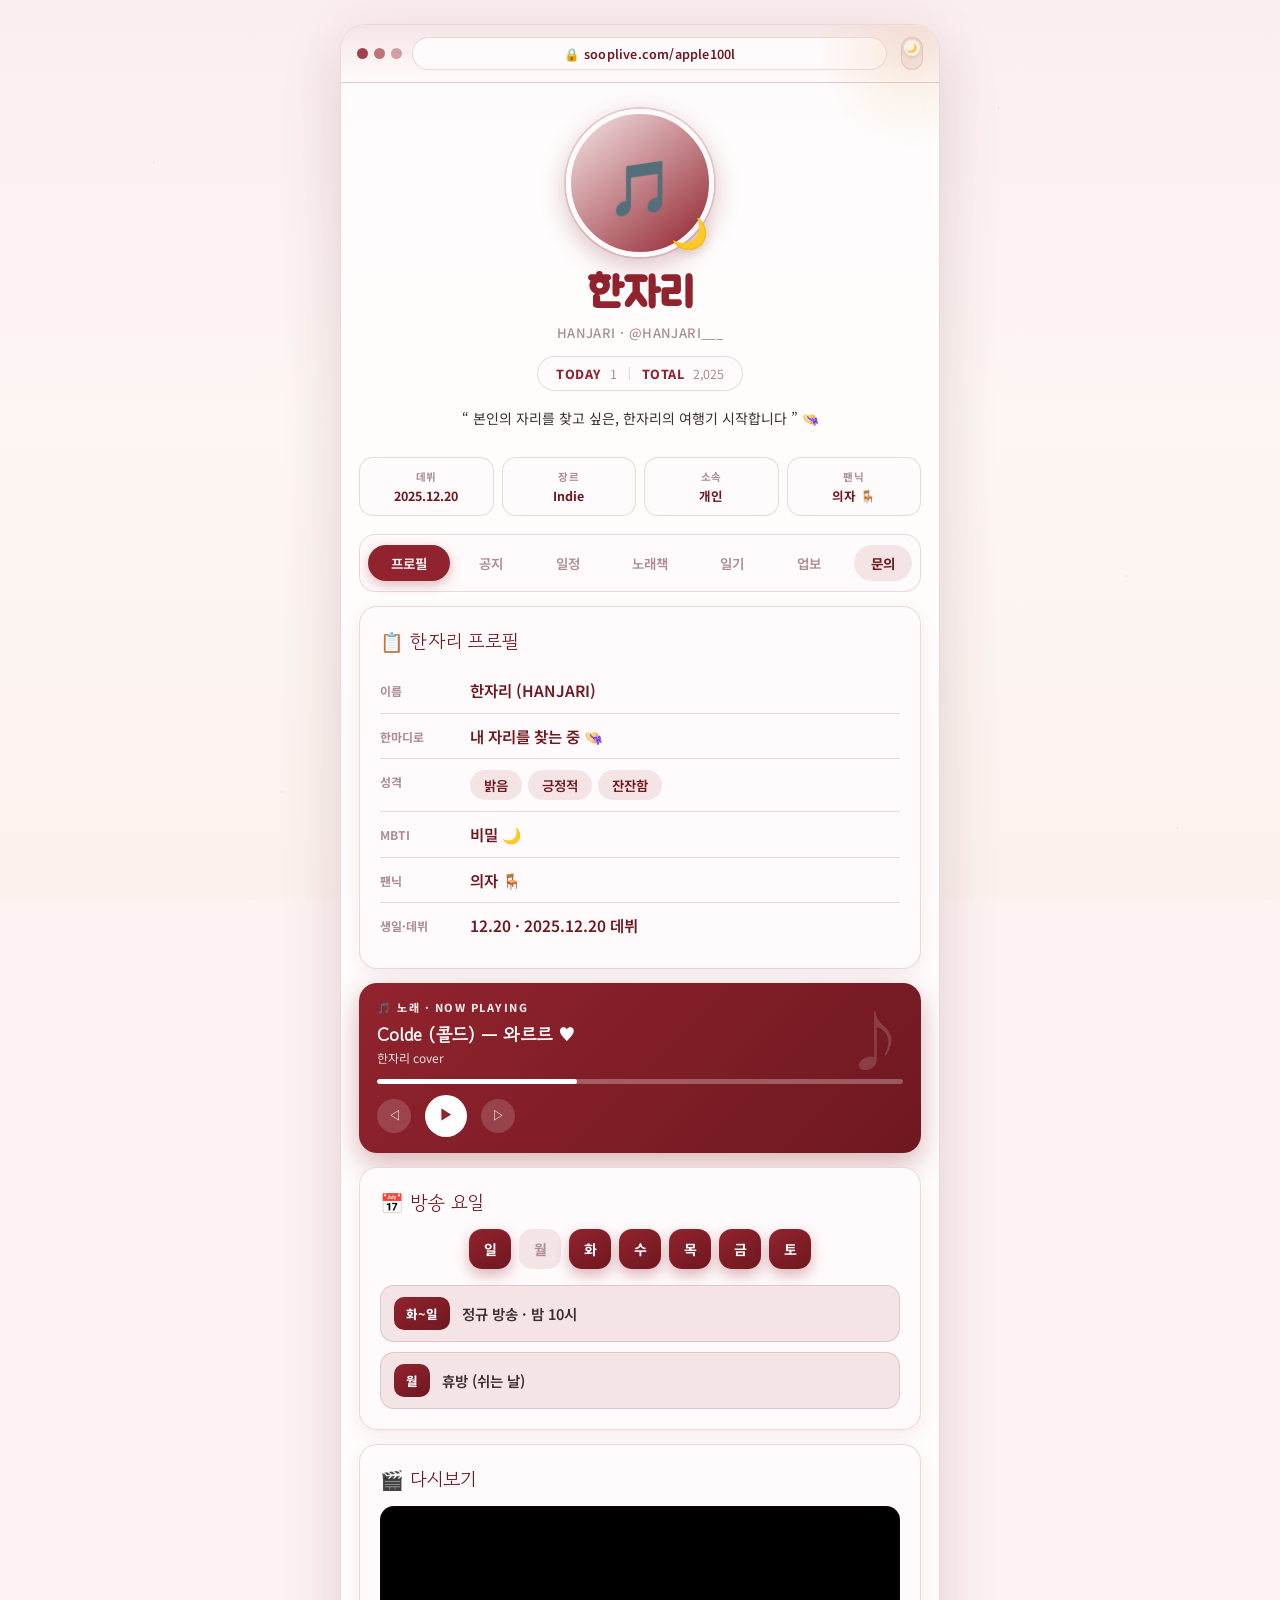
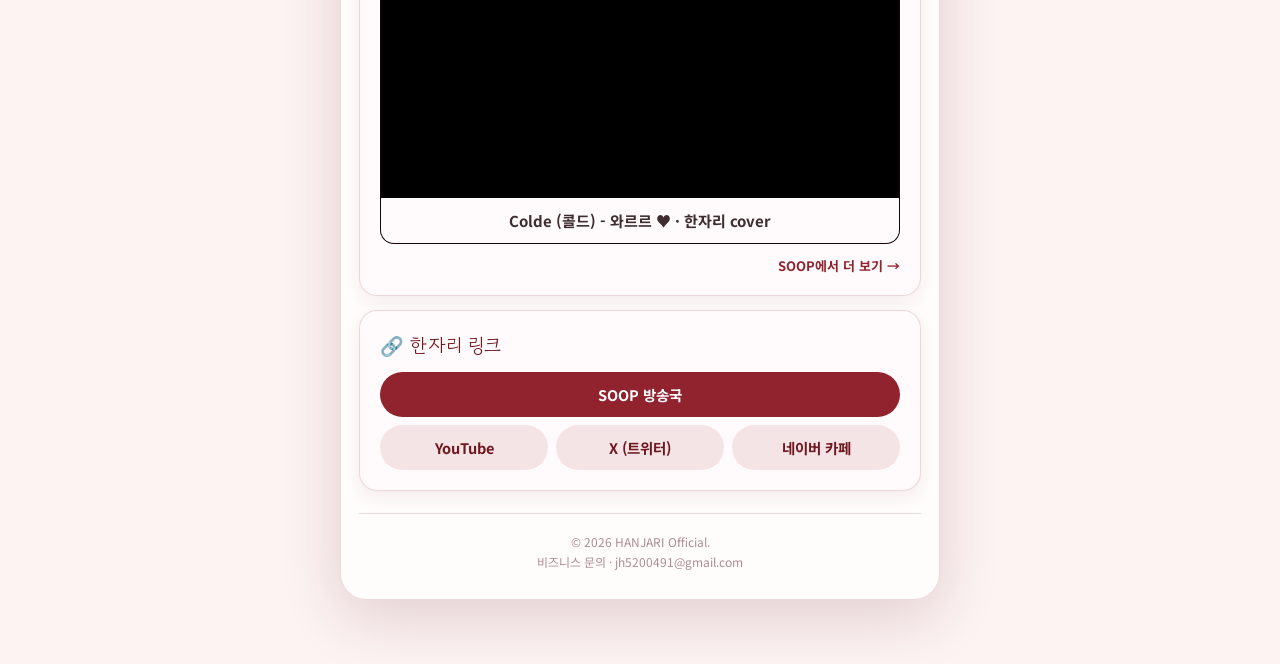
==== index.html @ d38ba790 "Add files via upload" ====
<!DOCTYPE html>
<html lang="ko">
<head>
  <meta charset="UTF-8">
  <meta name="viewport" content="width=device-width, initial-scale=1.0">
  <title>한자리</title>
  <link rel="icon" type="image/jpeg" href="https://profile.img.sooplive.co.kr/LOGO/ap/apple100l/apple100l.jpg">
  <meta name="description" content="한자리 공식 페이지">
  <meta property="og:type" content="website">
  <meta property="og:title" content="한자리">
  <meta property="og:description" content="한자리 공식 페이지">
  <meta property="og:image" content="https://profile.img.sooplive.co.kr/LOGO/ap/apple100l/apple100l.jpg">
  <meta property="og:image:width" content="600">
  <meta property="og:image:height" content="600">
  <meta name="twitter:card" content="summary_large_image">
  <meta name="twitter:title" content="한자리">
  <meta name="twitter:description" content="한자리 공식 페이지">
  <meta name="twitter:image" content="https://profile.img.sooplive.co.kr/LOGO/ap/apple100l/apple100l.jpg">

  <link rel="preconnect" href="https://fonts.googleapis.com">
  <link rel="preconnect" href="https://fonts.gstatic.com" crossorigin>
  <link href="https://fonts.googleapis.com/css2?family=Jua&family=Gowun+Dodum&family=Noto+Sans+KR:wght@300;400;500;700&display=swap" rel="stylesheet">
  <link rel="stylesheet" as="style" crossorigin href="https://cdn.jsdelivr.net/gh/orioncactus/pretendard@latest/dist/web/static/pretendard.min.css">

  <style>
    /* ============================================================
       🎨 색 바꾸기 — 이 5개 + --logo 만 바꾸면 전체 색이 바뀜
       ============================================================ */
    :root{
      --main:       #91232e;
      --main-dark:  #6f1820;
      --main-light: #f5e4e5;
      --bg:         #fdf3f3;
      --card:       #fffafb;
      --logo:       #91232e;
      --text:       #3d2d30;
      --text-soft:  #ab8d92;

      --glass: rgba(255,255,255,.74);
      --line:  rgba(145,35,46,.16);
      --star:  rgba(145,35,46,.10);
      --grad:  linear-gradient(180deg,#fbeef0 0%, #fdf6f3 46%, #fbf2ee 100%);

      --logo-font: 'Jua','Gowun Dodum','Noto Sans KR',sans-serif;
      --title-font:'Gowun Dodum','Pretendard','Noto Sans KR',sans-serif;
      --body:      'Pretendard','Noto Sans KR',sans-serif;
      --frame-w: 600px;   /* 세로형 폭 */
    }
    body.dark{
      --main:       #e58a93;
      --main-dark:  #f2b3ba;
      --main-light: #3a242a;
      --bg:         #161019;
      --card:       #221b24;
      --logo:       #f2b3ba;
      --text:       #efe2e4;
      --text-soft:  #b89aa0;
      --glass: rgba(28,22,30,.62);
      --line:  rgba(229,138,147,.20);
      --star:  rgba(255,250,230,.55);
      --grad:  linear-gradient(180deg,#1b1320 0%, #14101a 60%, #0f0c14 100%);
    }

    *{margin:0;padding:0;box-sizing:border-box;}
    body{
      font-family:var(--body); color:var(--text);
      background:var(--grad) fixed, var(--bg);
      min-height:100vh; padding:24px 14px 64px;
      position:relative; overflow-x:hidden;
      transition:background .25s ease,color .25s ease;
      -webkit-font-smoothing:antialiased;
    }
    body::before{
      content:''; position:fixed; inset:0; z-index:0; pointer-events:none;
      background-image:
        radial-gradient(1.6px 1.6px at 12% 18%, var(--star) 50%, transparent 51%),
        radial-gradient(1.2px 1.2px at 78% 12%, var(--star) 50%, transparent 51%),
        radial-gradient(2px 2px   at 35% 70%, var(--star) 50%, transparent 51%),
        radial-gradient(1.2px 1.2px at 88% 64%, var(--star) 50%, transparent 51%),
        radial-gradient(1.6px 1.6px at 60% 38%, var(--star) 50%, transparent 51%),
        radial-gradient(1.2px 1.2px at 22% 88%, var(--star) 50%, transparent 51%),
        radial-gradient(1.6px 1.6px at 92% 92%, var(--star) 50%, transparent 51%),
        radial-gradient(1.2px 1.2px at 50% 6%,  var(--star) 50%, transparent 51%);
    }

    /* ── 미니홈피 창(프레임) ── */
    .frame{
      position:relative; z-index:1;
      max-width:var(--frame-w); margin:0 auto;
      background:var(--glass);
      -webkit-backdrop-filter:blur(9px); backdrop-filter:blur(9px);
      border:1.5px solid var(--line); border-radius:26px;
      box-shadow:0 18px 60px rgba(80,20,30,.16);
      padding:0 18px 26px; overflow:hidden;
    }
    .frame::after{
      content:''; position:absolute; top:-70px; right:-70px;
      width:200px; height:200px; border-radius:50%;
      background:radial-gradient(circle, rgba(233,201,160,.30), transparent 65%);
      pointer-events:none;
    }
    body.dark .frame::after{ background:radial-gradient(circle, rgba(255,230,184,.18), transparent 65%); }

    /* ── 레트로 브라우저 크롬 바 ── */
    .chrome{
      display:flex; align-items:center; gap:10px;
      margin:0 -18px 18px; padding:12px 16px;
      border-bottom:1.5px solid var(--line);
      background:linear-gradient(180deg, var(--main-light), transparent);
    }
    .dots{ display:inline-flex; gap:6px; flex-shrink:0; }
    .dots i{ width:11px; height:11px; border-radius:50%; background:var(--main); opacity:.85; }
    .dots i:nth-child(2){ opacity:.6 } .dots i:nth-child(3){ opacity:.4 }
    .addr{
      flex:1; text-align:center; font-size:12.5px; letter-spacing:.2px;
      color:var(--main-dark); font-weight:600;
      background:var(--card); border:1px solid var(--line);
      border-radius:999px; padding:6px 12px; white-space:nowrap;
      overflow:hidden; text-overflow:ellipsis;
    }
    /* 프로필 사진 아래쪽(우하단) 달 장식 */
    .moon{ position:absolute; bottom:4px; right:6px; z-index:3; font-size:30px; filter:drop-shadow(0 2px 6px rgba(0,0,0,.18)); animation:floaty 4.5s ease-in-out infinite; }

    /* ── 프로필 헤더 (세로 중앙) ── */
    .phead{ text-align:center; padding:8px 4px 4px; }
    .ava-wrap{ position:relative; display:inline-block; }
    @keyframes floaty{ 0%,100%{transform:translateY(0) rotate(-6deg)} 50%{transform:translateY(-6px) rotate(2deg)} }
    .avatar{
      width:148px; height:148px; border-radius:50%;
      border:5px solid var(--card);
      box-shadow:0 8px 26px rgba(120,20,35,.28), 0 0 0 2px var(--line);
      background:linear-gradient(140deg, var(--main-light), var(--main));
      display:flex; align-items:center; justify-content:center;
      font-size:54px; overflow:hidden;
    }
    .avatar img{ width:100%; height:100%; object-fit:cover; border-radius:50%; display:block; }
    .pname{ font-family:var(--logo-font); color:var(--logo); font-size:42px; line-height:1.1; margin-top:14px; letter-spacing:1px; }
    .pread{ font-size:13px; color:var(--text-soft); margin-top:6px; letter-spacing:.4px; font-weight:500; }
    .counter{
      display:inline-flex; align-items:center; gap:12px; margin-top:14px;
      background:var(--card); border:1px solid var(--line);
      border-radius:999px; padding:7px 18px; font-size:12.5px; color:var(--text-soft);
    }
    .counter b{ color:var(--main); font-weight:800; margin-right:5px; letter-spacing:.5px; }
    .counter .bar{ width:1px; height:13px; background:var(--line); }
    .bio{ margin:16px auto 4px; max-width:440px; font-size:14px; line-height:1.7; color:var(--text); }

    /* ── 스탯 스트립 · 정적 값 ── */
    .stats{ display:grid; grid-template-columns:repeat(4,1fr); gap:8px; margin:18px 0 4px; }
    .stat{ background:var(--card); border:1px solid var(--line); border-radius:14px; padding:11px 6px; text-align:center; }
    .stat .s-k{ display:block; font-size:10.5px; color:var(--text-soft); font-weight:700; letter-spacing:.5px; }
    .stat .s-v{ display:block; font-size:12.5px; color:var(--main-dark); font-weight:700; margin-top:4px; line-height:1.3; }

    /* ── 미니 내비 (알약) ── */
    .mininav{ display:flex; flex-wrap:wrap; align-items:center; gap:6px; margin:18px 0 6px; padding:10px 8px; background:var(--card); border:1px solid var(--line); border-radius:16px; }
    .mininav a{ flex:1 0 auto; text-align:center; padding:8px 10px; border-radius:999px; font-size:13.5px; font-weight:600; color:var(--text-soft); text-decoration:none; transition:all .18s ease; white-space:nowrap; }
    .mininav a:hover{ color:var(--main-dark); background:var(--main-light); }
    .mininav a.active{ color:#fff; background:var(--main); box-shadow:0 4px 12px rgba(145,35,46,.3); }
    body.dark .mininav a.active{ color:#1a121c; }
    .theme-switch{ flex:0 0 auto; margin-left:4px; position:relative; width:22px; height:33px; border-radius:999px; border:1.5px solid var(--line); background:var(--main-light); cursor:pointer; padding:0; transition:background .2s ease; }
    .theme-switch .knob{ position:absolute; left:1.5px; top:1.5px; width:16px; height:16px; border-radius:50%; background:#fff; display:flex; align-items:center; justify-content:center; font-size:9px; transition:top .2s ease,background .2s ease; box-shadow:0 1px 4px rgba(0,0,0,.2); }
    body.dark .theme-switch .knob{ top:14px; background:#181018; }
    /* 하단 메뉴 오른쪽 '문의' 글자 버튼 */
    .nav-iq{ flex:0 0 auto; margin-left:4px; border:none; cursor:pointer; padding:8px 17px; border-radius:999px; font-family:var(--body); font-size:13.5px; font-weight:700; background:var(--main-light); color:var(--main-dark); transition:all .18s ease; white-space:nowrap; }
    .nav-iq:hover{ background:var(--main); color:#fff; }
    body.dark .nav-iq:hover{ color:#1a121c; }

    /* ── NOW PLAYING 미니플레이어 (= 노래) ── */
    .player{ margin:14px 0 6px; padding:16px 18px; background:linear-gradient(135deg, var(--main), var(--main-dark)); border-radius:18px; color:#fff; position:relative; overflow:hidden; box-shadow:0 10px 28px rgba(145,35,46,.34); }
    .player::before{ content:'♪'; position:absolute; right:14px; top:8px; font-size:64px; opacity:.16; }
    .np-eyebrow{ font-size:11px; font-weight:800; letter-spacing:1.5px; opacity:.9; }
    .np-title{ font-family:var(--title-font); font-size:18px; font-weight:700; margin-top:6px; }
    .np-sub{ font-size:12px; opacity:.85; margin-top:2px; }
    .np-bar{ height:5px; border-radius:999px; background:rgba(255,255,255,.28); margin:13px 0 11px; overflow:hidden; }
    .np-bar span{ display:block; width:38%; height:100%; background:#fff; border-radius:999px; }
    .np-ctrl{ display:flex; align-items:center; gap:14px; }
    .np-ctrl button{ border:none; background:rgba(255,255,255,.16); color:#fff; width:34px; height:34px; border-radius:50%; font-size:13px; cursor:pointer; transition:all .15s ease; }
    .np-ctrl button:hover{ background:rgba(255,255,255,.32); }
    .np-ctrl .np-play{ width:42px; height:42px; background:#fff; color:var(--main); font-size:15px; }
    .np-ctrl .np-play:hover{ transform:scale(1.06); background:#fff; }

    /* ── 공통 카드 ── */
    .card{ background:var(--card); border:1px solid var(--line); border-radius:18px; padding:20px; margin-top:14px; position:relative; box-shadow:0 6px 18px rgba(120,30,40,.07); }
    .card-head{ font-family:var(--title-font); font-size:19px; color:var(--main-dark); margin-bottom:14px; display:flex; align-items:center; gap:7px; flex-wrap:wrap; }

    /* 정보 리스트(대시보드) */
    .info-list{ display:flex; flex-direction:column; }
    .info-row{ display:flex; align-items:flex-start; gap:12px; padding:11px 0; border-bottom:1px solid var(--line); }
    .info-row:last-child{ border-bottom:none; }
    .info-key{ width:78px; flex-shrink:0; font-size:12px; color:var(--text-soft); font-weight:700; padding-top:3px; }
    .info-val{ flex:1; font-size:15.5px; font-weight:600; color:var(--main-dark); line-height:1.45; }
    .tags{ display:flex; flex-wrap:wrap; gap:6px; }
    .tag{ background:var(--main-light); color:var(--main-dark); border-radius:999px; padding:5px 14px; font-size:13.5px; font-weight:600; }
    .tag:empty{ display:none; }

    /* ── 방송 요일 (참고 이미지 스타일) ── */
    .day-row{ display:flex; gap:8px; justify-content:center; flex-wrap:wrap; margin-bottom:16px; }
    .day{ min-width:42px; height:40px; padding:0 6px; border-radius:13px; display:flex; align-items:center; justify-content:center; font-size:14px; font-weight:700; background:var(--main-light); color:var(--text-soft); }
    .day.on{ background:linear-gradient(150deg, var(--main), var(--main-dark)); color:#fff; box-shadow:0 6px 14px rgba(145,35,46,.32); }
    body.dark .day.on{ color:#1a121c; }
    .sched-list{ display:flex; flex-direction:column; gap:10px; }
    .sched-item{ display:flex; align-items:center; gap:12px; background:var(--main-light); border:1px solid var(--line); border-radius:14px; padding:11px 13px; }
    .sched-badge{ flex-shrink:0; background:linear-gradient(150deg, var(--main), var(--main-dark)); color:#fff; font-size:12.5px; font-weight:800; border-radius:10px; padding:7px 12px; white-space:nowrap; }
    body.dark .sched-badge{ color:#1a121c; }
    .sched-title{ font-size:14.5px; font-weight:600; color:var(--text); }

    /* ── 다시보기 (SOOP VOD 인페이지 재생) ── */
    .ovod-grid{ display:grid; grid-template-columns:1fr; gap:12px; }
    .ovod-card{ border-radius:14px; overflow:hidden; border:1px solid var(--line); background:#000; }
    .ovod-embed{ position:relative; width:100%; aspect-ratio:16/9; }
    .ovod-embed iframe{ position:absolute; inset:0; width:100%; height:100%; border:0; }
    .ovod-title{ padding:12px 14px; font-size:15px; font-weight:700; color:var(--text); text-align:center; background:var(--card); }
    .vod-more{ display:block; text-align:right; margin-top:12px; font-size:13px; font-weight:700; color:var(--main); text-decoration:none; }
    .vod-more:hover{ text-decoration:underline; }

    /* 링크 */
    .link-grid{ display:grid; grid-template-columns:repeat(auto-fit,minmax(150px,1fr)); gap:8px; }
    .link-btn{ display:flex; align-items:center; justify-content:center; padding:12px; background:var(--main-light); color:var(--main-dark); border-radius:999px; text-decoration:none; font-size:14.5px; font-weight:700; transition:all .18s ease; }
    .link-btn:hover{ background:var(--main); color:#fff; transform:translateY(-2px); }
    body.dark .link-btn:hover{ color:#1a121c; }
    .link-btn.wide{ grid-column:1 / -1; background:var(--main); color:#fff; }
    body.dark .link-btn.wide{ color:#1a121c; }
    .link-btn.wide:hover{ background:var(--main-dark); }

    footer{ text-align:center; color:var(--text-soft); font-size:12px; line-height:1.7; margin-top:22px; padding-top:18px; border-top:1px solid var(--line); }

    /* 문의 모달 (상단 ♥ 로 열림) */
    .iq-ov{ position:absolute; left:0; right:0; background:rgba(40,12,18,.4); display:none; align-items:flex-start; justify-content:center; z-index:600; padding:16px; }
    .iq-ov.show{ display:flex; }
    .iq-modal{ background:var(--card); border-radius:22px; width:100%; max-width:420px; padding:24px; box-shadow:0 24px 60px rgba(80,20,30,.4); border:1px solid var(--line); }
    .iq-title{ font-family:var(--title-font); font-size:19px; font-weight:700; color:var(--main-dark); margin-bottom:4px; }
    .iq-desc{ font-size:13px; color:var(--text-soft); margin-bottom:16px; }
    .iq-input{ width:100%; padding:12px 14px; border-radius:12px; border:1.5px solid var(--line); background:var(--bg); color:var(--text); font-size:14px; outline:none; margin-bottom:10px; font-family:inherit; }
    .iq-input:focus{ border-color:var(--main); }
    .iq-btns{ display:flex; gap:8px; margin-top:6px; }
    .iq-btns button{ flex:1; padding:12px; border-radius:12px; border:none; font-size:14px; font-weight:700; cursor:pointer; }
    .iq-send{ background:var(--main); color:#fff; }
    body.dark .iq-send{ color:#1a121c; }
    .iq-cancel{ background:var(--main-light); color:var(--main-dark); }

    a:focus-visible, button:focus-visible{ outline:2px solid var(--main); outline-offset:2px; }

    @keyframes staggerIn{ from{opacity:0; transform:translateY(16px)} to{opacity:1; transform:translateY(0)} }
    .stagger > *{ opacity:0; animation:staggerIn .42s ease forwards; }
    .stagger > *:nth-child(1){animation-delay:.04s}
    .stagger > *:nth-child(2){animation-delay:.09s}
    .stagger > *:nth-child(3){animation-delay:.14s}
    .stagger > *:nth-child(4){animation-delay:.19s}
    .stagger > *:nth-child(5){animation-delay:.24s}
    .stagger > *:nth-child(6){animation-delay:.29s}
    .stagger > *:nth-child(7){animation-delay:.34s}
    .stagger > *:nth-child(8){animation-delay:.39s}
    .stagger > *:nth-child(n+9){animation-delay:.44s}

    @media (max-width:520px){
      body{ padding:14px 9px 50px; }
      .frame{ border-radius:20px; padding:0 13px 22px; }
      .chrome{ margin:0 -13px 18px; }
      .pname{ font-size:36px; }
      .stats{ grid-template-columns:repeat(2,1fr); }
      .mininav a{ flex:1 0 26%; font-size:13px; }
    }
    @media (prefers-reduced-motion:reduce){
      .stagger > *{ opacity:1; animation:none; }
      .moon{ animation:none; }
      *{ transition:none !important; }
    }
  </style>
</head>
<body>

<div class="frame stagger">

  <!-- 레트로 브라우저 크롬 -->
  <div class="chrome">
    <span class="dots"><i></i><i></i><i></i></span>
    <span class="addr">🔒 sooplive.com/apple100l</span>
    <button class="theme-switch" id="themeSwitch" type="button" aria-label="다크모드 전환"><span class="knob" id="themeKnob">🌙</span></button>
  </div>

  <!-- 프로필 헤더 -->
  <header class="phead">
    <div class="ava-wrap">
      <span class="moon">🌙</span>
      <div class="avatar" id="avatarWrap">
        <img id="avatarImg" src="https://profile.img.sooplive.co.kr/LOGO/ap/apple100l/apple100l.jpg" alt="한자리 프로필"
             onerror="this.style.display='none'; document.getElementById('avatarEmoji').style.display='flex'">
        <span id="avatarEmoji" style="display:none">🎵</span>
      </div>
    </div>
    <!-- 큰 이름(로고)은 디자인용 정적 텍스트. 데이터로 쓰는 이름은 '한자리 프로필' 카드의 #info-name -->
    <h1 class="pname">한자리</h1>
    <p class="pread">HANJARI · @HANJARI___</p>
    <div class="counter">
      <span><b>TODAY</b> 1</span>
      <span class="bar"></span>
      <span><b>TOTAL</b> 2,025</span>
    </div>
    <p class="bio">“ 본인의 자리를 찾고 싶은, 한자리의 여행기 시작합니다 ” 👒</p>
  </header>

  <!-- 스탯 스트립 · 정적 값 -->
  <div class="stats">
    <div class="stat"><span class="s-k">데뷔</span><span class="s-v">2025.12.20</span></div>
    <div class="stat"><span class="s-k">장르</span><span class="s-v">Indie</span></div>
    <div class="stat"><span class="s-k">소속</span><span class="s-v">개인</span></div>
    <div class="stat"><span class="s-k">팬닉</span><span class="s-v">의자 🪑</span></div>
  </div>

  <!-- 미니 내비 : 프로필 · 공지 · 일정 · 노래책 · 일기 · 업보 -->
  <nav class="mininav">
    <a href="index.html" class="active">프로필</a>
    <a href="notice/">공지</a>
    <a href="schedule/">일정</a>
    <a href="https://meloming.com/channel/hanjari" target="_blank" rel="noopener">노래책</a>
    <a href="diary/">일기</a>
    <a href="work/">업보</a>
    <button class="nav-iq" type="button" onclick="openInquiry()">문의</button>
  </nav>

  <!-- ① 한자리 프로필 -->
  <section class="card">
    <div class="card-head">📋 한자리 프로필</div>
    <div class="info-list">
      <div class="info-row"><span class="info-key">이름</span><span class="info-val" id="info-name">한자리 (HANJARI)</span></div>
      <div class="info-row"><span class="info-key">한마디로</span><span class="info-val" id="info-catchphrase">내 자리를 찾는 중 👒</span></div>
      <div class="info-row"><span class="info-key">성격</span>
        <div class="tags" id="info-tags"><span class="tag">밝음</span><span class="tag">긍정적</span><span class="tag">잔잔함</span></div>
      </div>
      <div class="info-row"><span class="info-key">MBTI</span><span class="info-val" id="info-mbti">비밀 🌙</span></div>
      <div class="info-row"><span class="info-key">팬닉</span><span class="info-val" id="info-fandom">의자 🪑</span></div>
      <div class="info-row"><span class="info-key">생일·데뷔</span><span class="info-val" id="info-dates">12.20 · 2025.12.20 데뷔</span></div>
    </div>
  </section>

  <!-- ② 노래 (▶ = 아래 다시보기 영상으로 이동) -->
  <div class="player">
    <div class="np-eyebrow">🎵 노래 · NOW PLAYING</div>
    <div class="np-title">Colde (콜드) — 와르르 ♥</div>
    <div class="np-sub">한자리 cover</div>
    <div class="np-bar"><span></span></div>
    <div class="np-ctrl">
      <button aria-label="이전">◁</button>
      <button class="np-play" id="songPlayBtn" aria-label="노래 재생" onclick="toggleSong()">▶</button>
      <button aria-label="다음">▷</button>
    </div>
    <audio id="songAudio" preload="none"></audio>
    <div id="ytFrame" aria-hidden="true" style="position:fixed;width:1px;height:1px;left:-9999px;top:-9999px;opacity:0;pointer-events:none"></div>
  </div>

  <!-- ③ 방송 요일 (참고 이미지 스타일) -->
  <section class="card">
    <div class="card-head">📅 방송 요일</div>
    <div class="day-row">
      <span class="day" id="day-0">일</span>
      <span class="day" id="day-1">월</span>
      <span class="day on" id="day-2">화</span>
      <span class="day on" id="day-3">수</span>
      <span class="day on" id="day-4">목</span>
      <span class="day on" id="day-5">금</span>
      <span class="day on" id="day-6">토</span>
    </div>
    <div class="sched-list">
      <div class="sched-item"><span class="sched-badge">화~일</span><span class="sched-title">정규 방송 · 밤 10시</span></div>
      <div class="sched-item"><span class="sched-badge">월</span><span class="sched-title">휴방 (쉬는 날)</span></div>
    </div>
  </section>

  <!-- ④ 다시보기 : 페이지 안에서 바로 재생. DB에 VOD 넣으면 자동 교체 -->
  <section class="card" id="songs-card">
    <div class="card-head">🎬 다시보기</div>
    <div class="ovod-grid" id="ovod-grid">
      <div class="ovod-card">
        <div class="ovod-embed">
          <iframe src="https://vod.sooplive.co.kr/player/198332767/embed?showChat=false&autoPlay=false&mutePlay=false" frameborder="0" allowfullscreen scrolling="no"></iframe>
        </div>
        <div class="ovod-title">Colde (콜드) - 와르르 ♥ · 한자리 cover</div>
      </div>
    </div>
    <a class="vod-more" href="https://www.sooplive.com/station/apple100l" target="_blank" rel="noopener">SOOP에서 더 보기 →</a>
  </section>

  <!-- ⑤ 링크 -->
  <section class="card">
    <div class="card-head">🔗 한자리 링크</div>
    <div class="link-grid">
      <a id="link-soop" href="https://www.sooplive.com/station/apple100l" class="link-btn wide" target="_blank" rel="noopener">SOOP 방송국</a>
      <a id="link-youtube" href="https://www.youtube.com/@HANJARI_0" class="link-btn" target="_blank" rel="noopener">YouTube</a>
      <!-- link-fancim 칸을 'X(트위터)'로 사용 (id는 유지) -->
      <a id="link-fancim" href="https://x.com/HANJARI___" class="link-btn" target="_blank" rel="noopener">X (트위터)</a>
      <a id="link-fancafe" href="https://cafe.naver.com/soophanjari" class="link-btn" target="_blank" rel="noopener">네이버 카페</a>
    </div>
  </section>

  <footer>© 2026 HANJARI Official.<br>비즈니스 문의 · jh5200491@gmail.com</footer>

</div>

<!-- 문의 모달 (상단 ♥ 로 열림) -->
<div class="iq-ov" id="iq-ov" onclick="if(event.target===this)closeInquiry()">
  <div class="iq-modal">
    <div class="iq-title">✉️ 한자리에게</div>
    <div class="iq-desc">한자리에게 하고 싶은 말을 남겨주세요 🌙</div>
    <input class="iq-input" id="iq-nick" placeholder="닉네임 (필수)">
    <textarea class="iq-input" id="iq-msg" rows="4" placeholder="문의 내용을 적어주세요"></textarea>
    <div class="iq-btns">
      <button class="iq-cancel" onclick="closeInquiry()">취소</button>
      <button class="iq-send" onclick="sendInquiry()">보내기 ♥</button>
    </div>
  </div>
</div>

<script src="https://cdn.jsdelivr.net/npm/@supabase/supabase-js@2/dist/umd/supabase.min.js"></script>
<script src="supabase.js"></script>
<script>
  const defaults = {
    'soop-id': 'apple100l',
    avatar: '',
    'song-audio': '',   // ← 직접 부른 커버 mp3 URL 넣으면 ▶로 소리만 재생됨
    'info-name': '한자리 (HANJARI)',
    'info-catchphrase': '내 자리를 찾는 중 👒',
    'info-tags': '밝음,긍정적,잔잔함',
    'info-mbti': '비밀 🌙',
    'info-fandom': '의자 🪑',
    'info-dates': '12.20 · 2025.12.20 데뷔',
    'link-youtube':'https://www.youtube.com/@HANJARI_0',
    'link-fancafe':'https://cafe.naver.com/soophanjari',
    'link-fancim':'https://x.com/HANJARI___',
    'link-soop':'https://www.sooplive.com/station/apple100l',
    'link-mfancim':'#', 'link-heart':'#',
    days: '0,2,3,4,5,6',
  };

  async function load() {
    let saved = {};
    try {
      const { data, error } = await db.from('profile').select('data').eq('id', 1);
      if (data && data.length > 0 && data[0].data) saved = data[0].data;
      if (error) console.log('profile error:', error);
    } catch(e) { console.log('profile load error', e); }
    const d = { ...defaults, ...saved };

    function soopAvatar(id) {
      if (!id) return null;
      id = id.trim().toLowerCase();
      if (id.length < 2) return null;
      return `https://profile.img.sooplive.co.kr/LOGO/${id.slice(0,2)}/${id}/${id}.jpg`;
    }
    const avatarUrl = d.avatar || soopAvatar(d['soop-id']) || await getStorageAvatar();
    if (avatarUrl) {
      const img = document.getElementById('avatarImg');
      const emoji = document.getElementById('avatarEmoji');
      if (img) { img.src = avatarUrl; img.style.display = 'block'; }
      if (emoji) emoji.style.display = 'none';
    }

    ['info-name','info-catchphrase','info-mbti','info-fandom','info-dates'].forEach(id => {
      const el = document.getElementById(id);
      if (el) el.textContent = d[id];
    });

    const tagsEl = document.getElementById('info-tags');
    if (tagsEl) {
      tagsEl.innerHTML = (d['info-tags']||'').split(',').filter(t=>t.trim()).map(t =>
        `<span class="tag">${t.trim()}</span>`
      ).join('');
    }

    ['youtube','fancafe','fancim','soop','mfancim','heart'].forEach(key => {
      const el = document.getElementById('link-' + key);
      if (el && d['link-' + key] && d['link-' + key] !== '#') el.href = d['link-' + key];
    });

    const activeDays = (d.days || '').split(',').map(x => x.trim());
    for (let i = 0; i <= 6; i++) {
      const chip = document.getElementById('day-' + i);
      if (chip) chip.className = 'day' + (activeDays.includes(String(i)) ? ' on' : '');
    }

    // 노래 음원 (mp3 직접주소=소리만 / 유튜브=영상 숨기고 소리만)
    setSongSource(d['song-audio']);
  }
  async function getStorageAvatar() {
    try {
      const { data } = db.storage.from('hanjari').getPublicUrl('profile.jpg');
      return data?.publicUrl || null;
    } catch { return null; }
  }

  // 🎬 다시보기 (SOOP VOD · original_songs 테이블 재사용). DB에 있으면 기본 영상 대신 그걸 표시
  async function loadOriginalSongs() {
    const grid = document.getElementById('ovod-grid');
    if (!grid) return;
    let list = [];
    try { list = await fetchAll('original_songs', { order: 'id', asc: false }); } catch(e) {}
    if (!list || !list.length) return; // 비어 있으면 HTML의 기본 영상 유지
    grid.innerHTML = list.map(s => {
      const vid = (s.vod_id || '').trim();
      return `<div class="ovod-card">
        <div class="ovod-embed">
          <iframe src="https://vod.sooplive.co.kr/player/${vid}/embed?showChat=false&autoPlay=false&mutePlay=false" frameborder="0" allowfullscreen scrolling="no"></iframe>
        </div>
        <div class="ovod-title">${(s.title||'').replace(/</g,'&lt;')}</div>
      </div>`;
    }).join('');
  }

  // 🎵 노래 재생: (1) mp3 등 직접 오디오주소=소리만 / (2) 유튜브=영상 숨기고 소리만 / (3) 둘 다 아니면 다시보기로 이동
  let songMode = null;            // 'audio' | 'yt' | null
  let ytPlayer = null, ytReady = false, ytWantToggle = false, ytTimer = null;

  function isYouTube(u){ return /(?:youtube\.com\/(?:watch\?|shorts\/|embed\/|live\/)|youtu\.be\/)/i.test(u); }
  function ytId(u){ const m = (u||'').match(/(?:v=|\/shorts\/|\/embed\/|\/live\/|youtu\.be\/)([\w-]{11})/); return m ? m[1] : ''; }

  function setSongSource(raw){
    raw = (raw||'').trim(); songMode = null;
    if (!raw) return;
    if (isYouTube(raw)) { const id = ytId(raw); if (id){ songMode='yt'; setupYT(id); } }
    else { songMode='audio'; const a=document.getElementById('songAudio'); if(a) a.src=raw; }
  }
  function setupYT(id){
    window.onYouTubeIframeAPIReady = function(){
      ytPlayer = new YT.Player('ytFrame', {
        videoId: id,
        playerVars: { playsinline:1, controls:0, disablekb:1, rel:0 },
        events: {
          onReady: function(){ ytReady = true; if (ytWantToggle){ ytWantToggle=false; ytPlayer.playVideo(); } },
          onStateChange: function(e){
            const btn=document.getElementById('songPlayBtn'); const bar=document.querySelector('.np-bar span');
            if (e.data===1){ if(btn) btn.textContent='⏸'; startYTProgress(); }
            else if (e.data===2){ if(btn) btn.textContent='▶'; stopYTProgress(); }
            else if (e.data===0){ if(btn) btn.textContent='▶'; stopYTProgress(); if(bar) bar.style.width='0%'; }
          }
        }
      });
    };
    if (window.YT && window.YT.Player) window.onYouTubeIframeAPIReady();
    else if (!document.getElementById('yt-api')){ const s=document.createElement('script'); s.id='yt-api'; s.src='https://www.youtube.com/iframe_api'; document.head.appendChild(s); }
  }
  function startYTProgress(){ stopYTProgress(); const bar=document.querySelector('.np-bar span'); ytTimer=setInterval(function(){ if(ytPlayer&&ytPlayer.getDuration){ const d=ytPlayer.getDuration(), c=ytPlayer.getCurrentTime(); if(bar&&d) bar.style.width=(c/d*100)+'%'; } },500); }
  function stopYTProgress(){ if(ytTimer){ clearInterval(ytTimer); ytTimer=null; } }

  function toggleSong(){
    if (songMode==='audio'){ const a=document.getElementById('songAudio'); if(a.paused) a.play().catch(()=>{}); else a.pause(); }
    else if (songMode==='yt'){ if(!ytReady){ ytWantToggle=true; return; } const st=ytPlayer.getPlayerState && ytPlayer.getPlayerState(); if(st===1) ytPlayer.pauseVideo(); else ytPlayer.playVideo(); }
    else { const c=document.getElementById('songs-card'); if(c) c.scrollIntoView({behavior:'smooth',block:'center'}); }
  }
  (function(){
    const a=document.getElementById('songAudio'); if(!a) return;
    const btn=document.getElementById('songPlayBtn'); const bar=document.querySelector('.np-bar span');
    a.addEventListener('play',  ()=>{ if(btn) btn.textContent='⏸'; });
    a.addEventListener('pause', ()=>{ if(btn) btn.textContent='▶'; });
    a.addEventListener('ended', ()=>{ if(btn) btn.textContent='▶'; if(bar) bar.style.width='0%'; });
    a.addEventListener('timeupdate', ()=>{ if(bar && a.duration) bar.style.width=(a.currentTime/a.duration*100)+'%'; });
  })();

  load();
  loadOriginalSongs();

  function openInquiry(){
    const ov = document.getElementById('iq-ov');
    const e = window.event;
    let y = 80;
    if (e) { y = (e.pageY != null ? e.pageY : (e.clientY||0)); }
    ov.style.top = Math.max(10, y - 60) + 'px';
    ov.classList.add('show');
  }
  function closeInquiry(){ document.getElementById('iq-ov').classList.remove('show'); }
  async function sendInquiry(){
    const nick = document.getElementById('iq-nick').value.trim();
    if(!nick){ alert('닉네임을 적어주세요'); return; }
    const msg = document.getElementById('iq-msg').value.trim();
    if(!msg){ alert('문의 내용을 적어주세요'); return; }
    const ok = await insertRow('inquiries', { nickname: nick, message: msg });
    if(ok){
      alert('문의가 전송됐어요! ♥');
      document.getElementById('iq-nick').value=''; document.getElementById('iq-msg').value='';
      closeInquiry();
    } else {
      alert('전송 실패 ㅠㅠ 잠시 후 다시 시도해주세요');
    }
  }

  if (window.parent !== window && typeof initIframeResize === 'function') {
    window.addEventListener('load', initIframeResize);
    setTimeout(initIframeResize, 800);
  }
</script>
<script>
(function(){
  if (localStorage.getItem('theme') === 'dark') document.body.classList.add('dark');
  var sw = document.getElementById('themeSwitch');
  var knob = document.getElementById('themeKnob');
  function refresh(){ if(knob) knob.textContent = document.body.classList.contains('dark') ? '☀️' : '🌙'; }
  if (sw) sw.addEventListener('click', function(){
    document.body.classList.toggle('dark');
    localStorage.setItem('theme', document.body.classList.contains('dark') ? 'dark' : 'light');
    refresh();
  });
  refresh();
})();
</script>
</body>
</html>
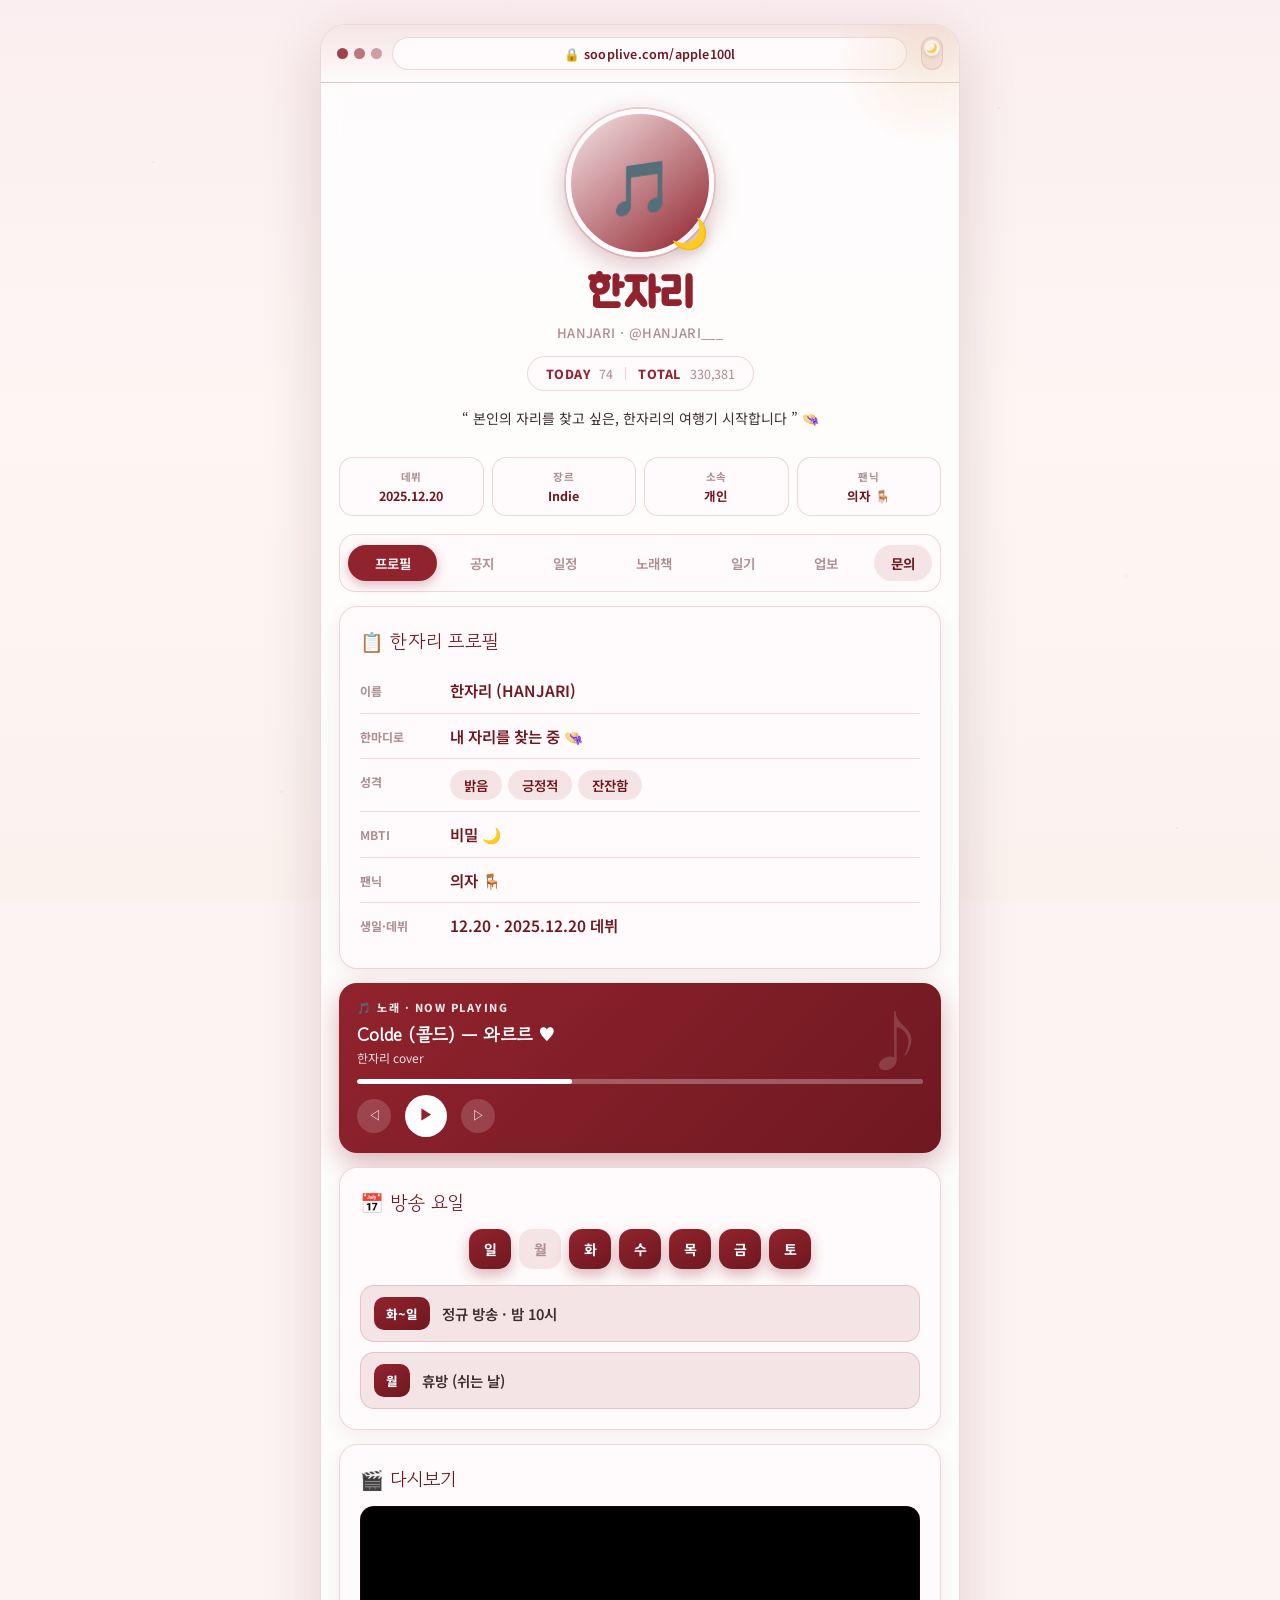
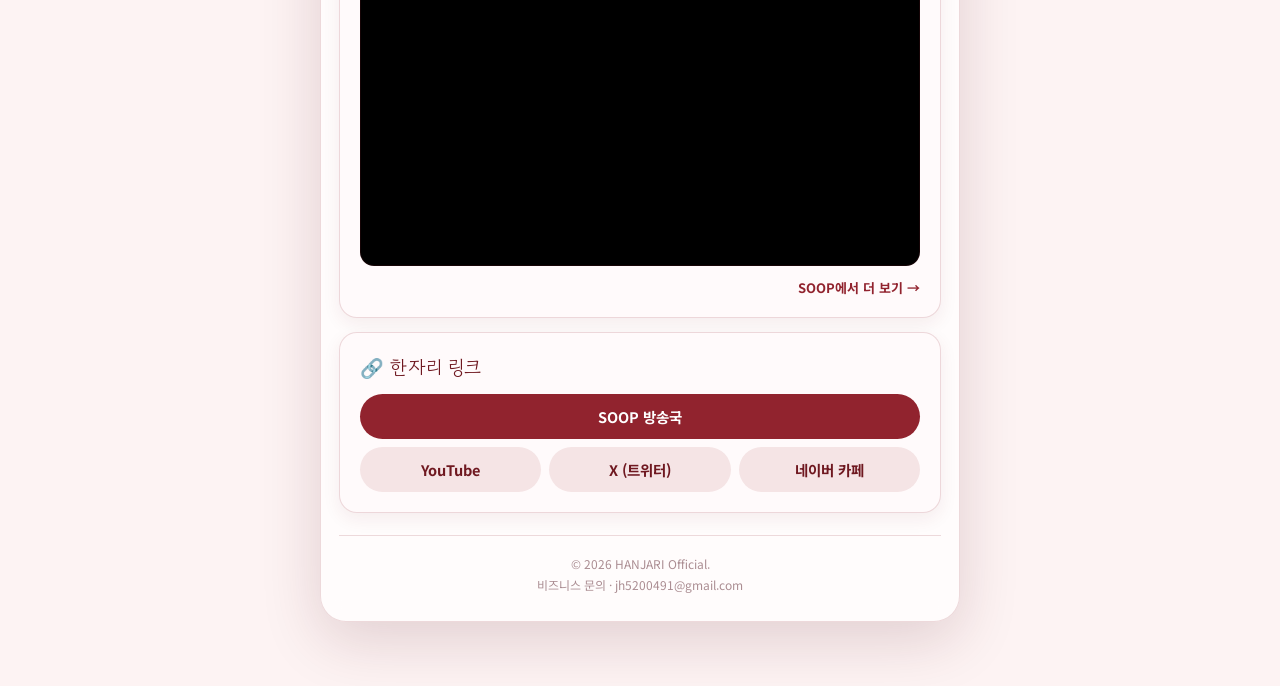
==== commit 7d011f74: "Add files via upload" ====
--- a/index.html
+++ b/index.html
@@ -44,7 +44,7 @@
       --logo-font: 'Jua','Gowun Dodum','Noto Sans KR',sans-serif;
       --title-font:'Gowun Dodum','Pretendard','Noto Sans KR',sans-serif;
       --body:      'Pretendard','Noto Sans KR',sans-serif;
-      --frame-w: 600px;   /* 세로형 폭 */
+      --frame-w: 640px;   /* 세로형 폭 */
     }
     body.dark{
       --main:       #e58a93;
@@ -292,9 +292,9 @@
     <h1 class="pname">한자리</h1>
     <p class="pread">HANJARI · @HANJARI___</p>
     <div class="counter">
-      <span><b>TODAY</b> 1</span>
+      <span><b>TODAY</b> <span id="cntToday">1</span></span>
       <span class="bar"></span>
-      <span><b>TOTAL</b> 2,025</span>
+      <span><b>TOTAL</b> <span id="cntTotal">2,025</span></span>
     </div>
     <p class="bio">“ 본인의 자리를 찾고 싶은, 한자리의 여행기 시작합니다 ” 👒</p>
   </header>
@@ -336,8 +336,8 @@
   <!-- ② 노래 (▶ = 아래 다시보기 영상으로 이동) -->
   <div class="player">
     <div class="np-eyebrow">🎵 노래 · NOW PLAYING</div>
-    <div class="np-title">Colde (콜드) — 와르르 ♥</div>
-    <div class="np-sub">한자리 cover</div>
+    <div class="np-title" id="npTitle">Colde (콜드) — 와르르 ♥</div>
+    <div class="np-sub" id="npSub">한자리 cover</div>
     <div class="np-bar"><span></span></div>
     <div class="np-ctrl">
       <button aria-label="이전">◁</button>
@@ -416,7 +416,11 @@
   const defaults = {
     'soop-id': 'apple100l',
     avatar: '',
-    'song-audio': '',   // ← 직접 부른 커버 mp3 URL 넣으면 ▶로 소리만 재생됨
+    'song-audio': '',   // 유튜브 링크 또는 mp3 직접주소 → ▶로 소리만 재생
+    'song-title': 'Colde (콜드) — 와르르 ♥',
+    'song-sub': '한자리 cover',
+    'visit-today': '74',
+    'visit-total': '330,381',
     'info-name': '한자리 (HANJARI)',
     'info-catchphrase': '내 자리를 찾는 중 👒',
     'info-tags': '밝음,긍정적,잔잔함',
@@ -477,7 +481,13 @@
       if (chip) chip.className = 'day' + (activeDays.includes(String(i)) ? ' on' : '');
     }
 
-    // 노래 음원 (mp3 직접주소=소리만 / 유튜브=영상 숨기고 소리만)
+    // 노래 플레이어 제목/부제 (관리자에서 변경)
+    const nt=document.getElementById('npTitle'); if(nt && (d['song-title']||'').trim()) nt.textContent=d['song-title'].trim();
+    const ns=document.getElementById('npSub');   if(ns && (d['song-sub']||'').trim())   ns.textContent=d['song-sub'].trim();
+    // 방문수 (관리자에서 숲 숫자 입력 → 표시)
+    const ctod=document.getElementById('cntToday'); if(ctod && (d['visit-today']||'').trim()) ctod.textContent=d['visit-today'].trim();
+    const ctot=document.getElementById('cntTotal'); if(ctot && (d['visit-total']||'').trim()) ctot.textContent=d['visit-total'].trim();
+    // 노래 음원 (mp3/직접주소=소리만 / 유튜브=영상 숨기고 소리만 / 그 외=새 탭)
     setSongSource(d['song-audio']);
   }
   async function getStorageAvatar() {
@@ -507,16 +517,23 @@
 
   // 🎵 노래 재생: (1) mp3 등 직접 오디오주소=소리만 / (2) 유튜브=영상 숨기고 소리만 / (3) 둘 다 아니면 다시보기로 이동
   let songMode = null;            // 'audio' | 'yt' | null
-  let ytPlayer = null, ytReady = false, ytWantToggle = false, ytTimer = null;
+  let ytPlayer = null, ytReady = false, ytWantToggle = false, ytTimer = null, songLink = '';
 
   function isYouTube(u){ return /(?:youtube\.com\/(?:watch\?|shorts\/|embed\/|live\/)|youtu\.be\/)/i.test(u); }
   function ytId(u){ const m = (u||'').match(/(?:v=|\/shorts\/|\/embed\/|\/live\/|youtu\.be\/)([\w-]{11})/); return m ? m[1] : ''; }
 
+  function songKind(u){
+    if (isYouTube(u)) return 'yt';
+    if (/\.(mp3|m4a|aac|ogg|oga|opus|wav|flac)(\?.*)?(#.*)?$/i.test(u)) return 'audio';
+    return 'link';   // SOOP 클립·멜로밍 등 일반 페이지 → ▶ 누르면 새 탭으로 열기
+  }
   function setSongSource(raw){
-    raw = (raw||'').trim(); songMode = null;
+    raw = (raw||'').trim(); songMode = null; songLink = '';
     if (!raw) return;
-    if (isYouTube(raw)) { const id = ytId(raw); if (id){ songMode='yt'; setupYT(id); } }
-    else { songMode='audio'; const a=document.getElementById('songAudio'); if(a) a.src=raw; }
+    const k = songKind(raw);
+    if (k==='yt'){ const id = ytId(raw); if (id){ songMode='yt'; setupYT(id); } else { songMode='link'; songLink=raw; } }
+    else if (k==='audio'){ songMode='audio'; const a=document.getElementById('songAudio'); if(a) a.src=raw; }
+    else { songMode='link'; songLink=raw; }
   }
   function setupYT(id){
     window.onYouTubeIframeAPIReady = function(){
@@ -543,6 +560,7 @@
   function toggleSong(){
     if (songMode==='audio'){ const a=document.getElementById('songAudio'); if(a.paused) a.play().catch(()=>{}); else a.pause(); }
     else if (songMode==='yt'){ if(!ytReady){ ytWantToggle=true; return; } const st=ytPlayer.getPlayerState && ytPlayer.getPlayerState(); if(st===1) ytPlayer.pauseVideo(); else ytPlayer.playVideo(); }
+    else if (songMode==='link'){ window.open(songLink, '_blank', 'noopener'); }
     else { const c=document.getElementById('songs-card'); if(c) c.scrollIntoView({behavior:'smooth',block:'center'}); }
   }
   (function(){
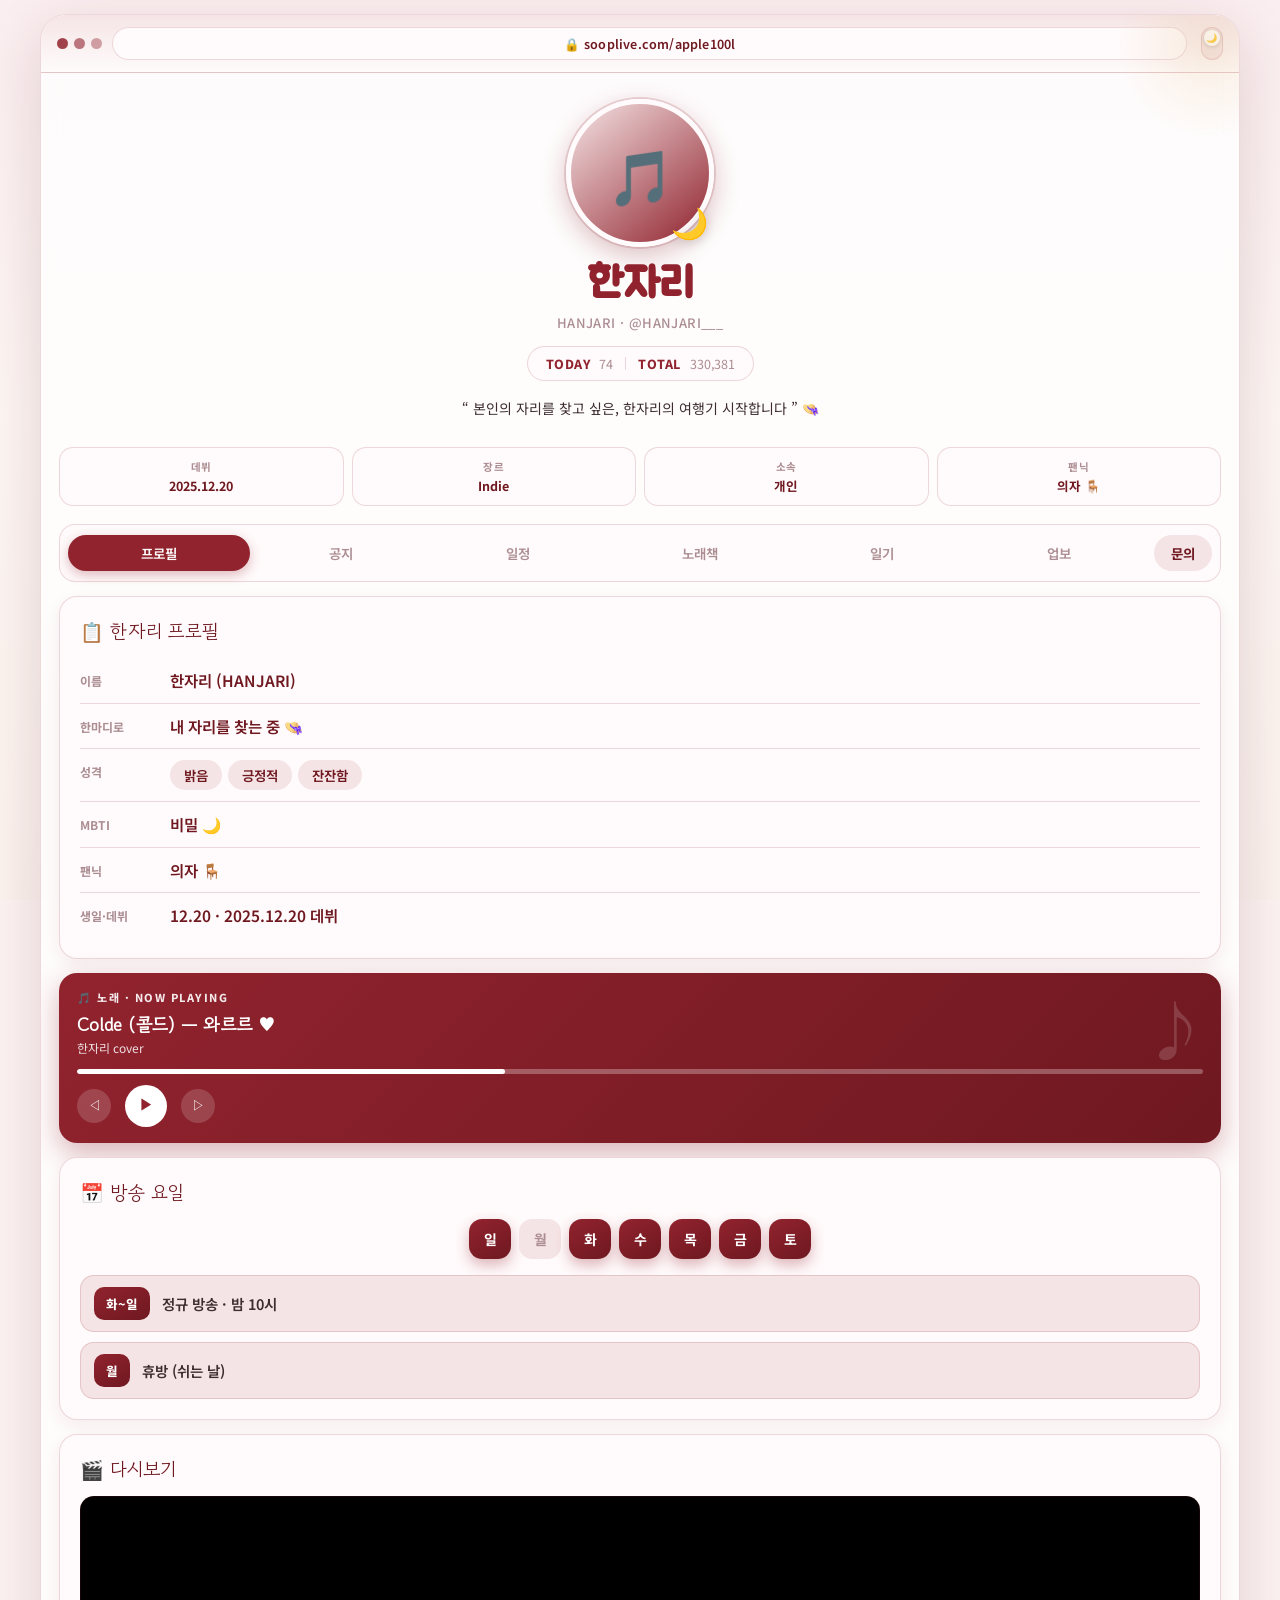
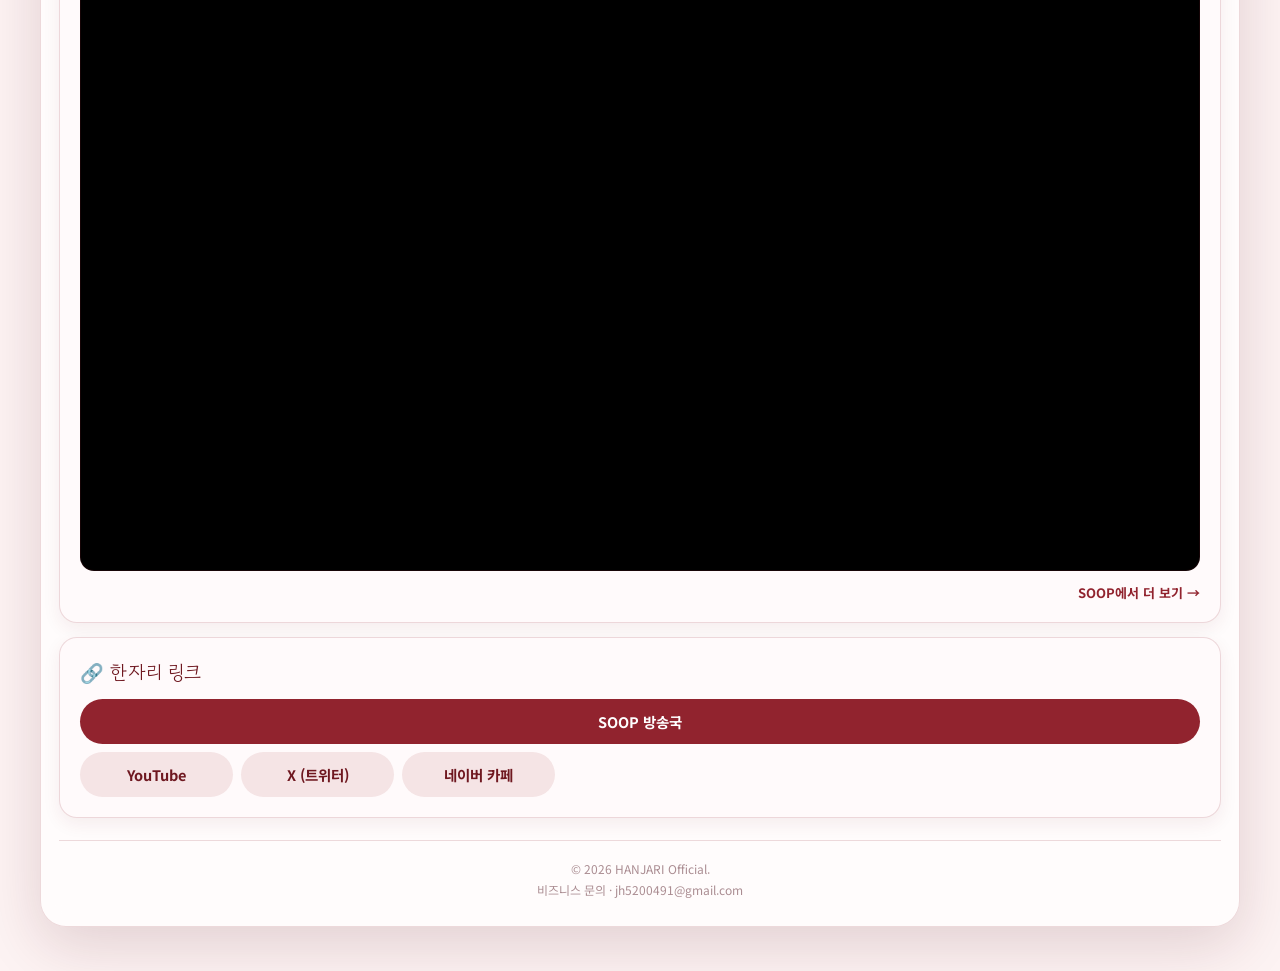
==== commit 9bd62f27: "Add files via upload" ====
--- a/index.html
+++ b/index.html
@@ -44,7 +44,7 @@
       --logo-font: 'Jua','Gowun Dodum','Noto Sans KR',sans-serif;
       --title-font:'Gowun Dodum','Pretendard','Noto Sans KR',sans-serif;
       --body:      'Pretendard','Noto Sans KR',sans-serif;
-      --frame-w: 640px;   /* 세로형 폭 */
+      --frame-w: 1200px;  /* 폭: 임베드 시 게시글(회색선) 너비에 맞춰 꽉 차게 */
     }
     body.dark{
       --main:       #e58a93;
@@ -65,7 +65,7 @@
     body{
       font-family:var(--body); color:var(--text);
       background:var(--grad) fixed, var(--bg);
-      min-height:100vh; padding:24px 14px 64px;
+      min-height:100vh; padding:14px 8px 44px;
       position:relative; overflow-x:hidden;
       transition:background .25s ease,color .25s ease;
       -webkit-font-smoothing:antialiased;
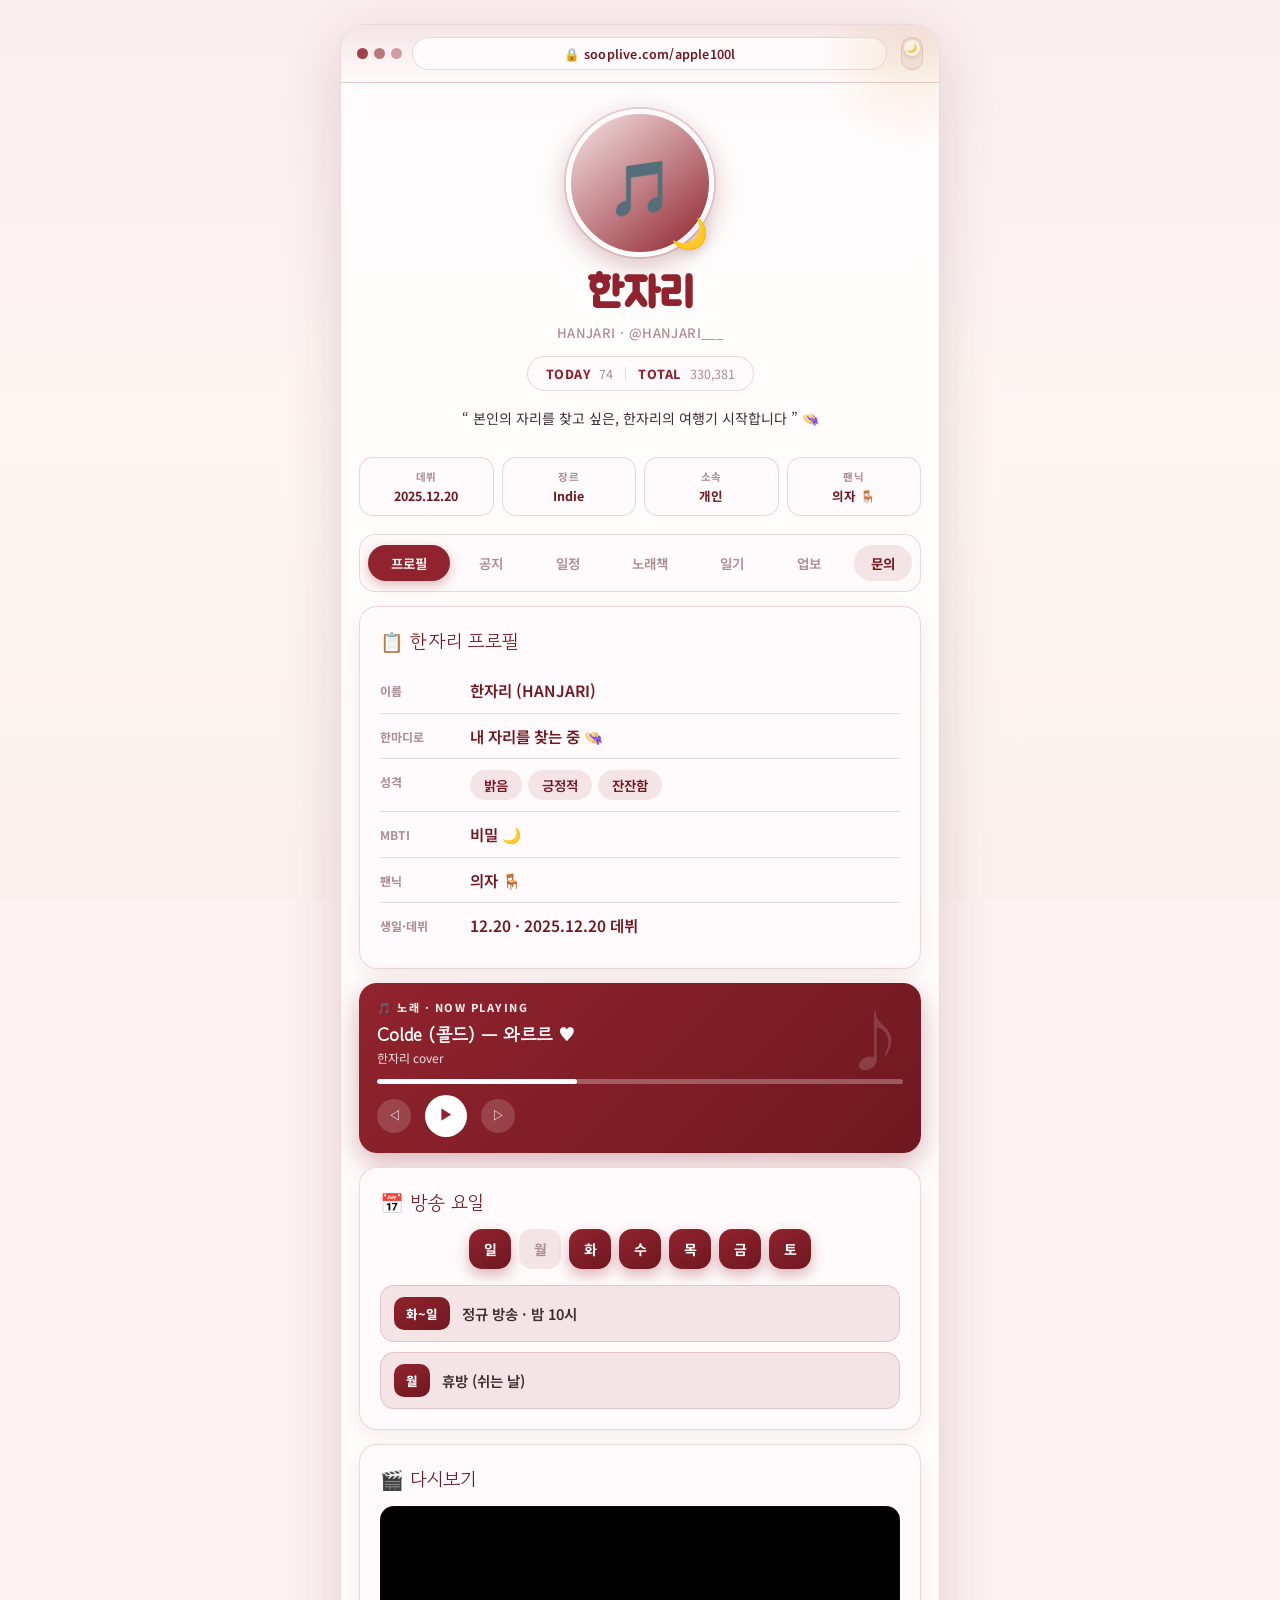
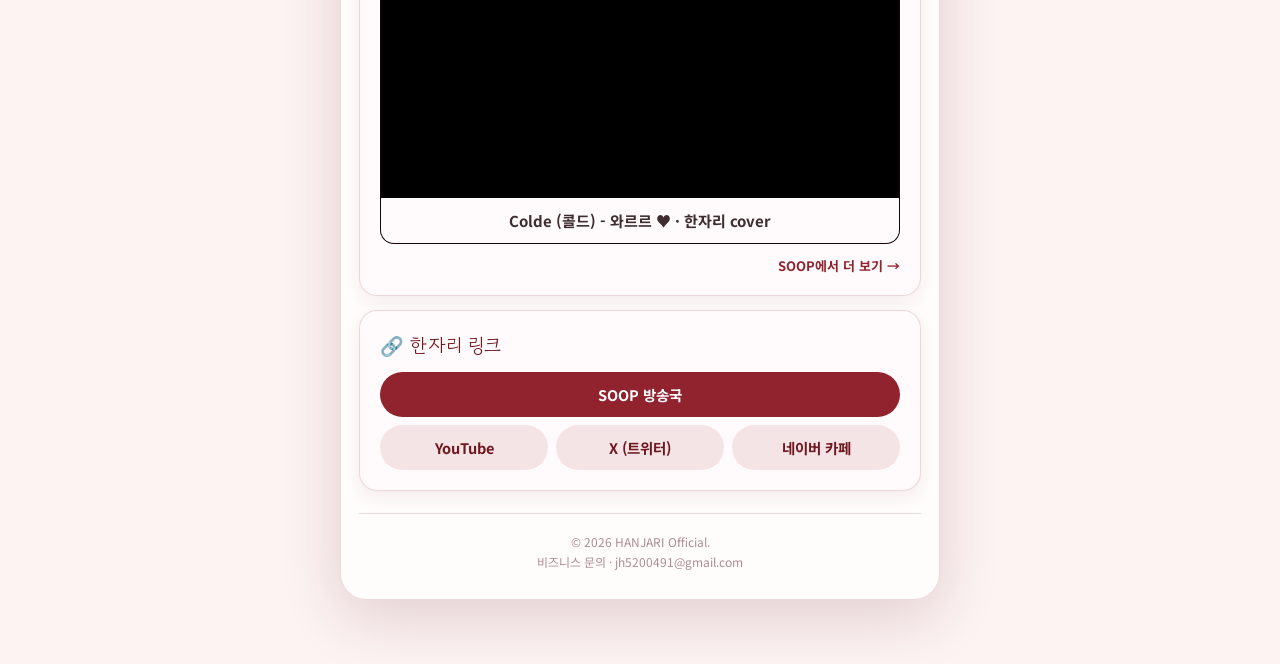
==== commit c594e5e2: "Add files via upload" ====
--- a/index.html
+++ b/index.html
@@ -2,6 +2,7 @@
 <html lang="ko">
 <head>
   <meta charset="UTF-8">
+  <script>try{if(window.top!==window.self)document.documentElement.classList.add('embedded');}catch(e){document.documentElement.classList.add('embedded');}</script>
   <meta name="viewport" content="width=device-width, initial-scale=1.0">
   <title>한자리</title>
   <link rel="icon" type="image/jpeg" href="https://profile.img.sooplive.co.kr/LOGO/ap/apple100l/apple100l.jpg">
@@ -44,7 +45,7 @@
       --logo-font: 'Jua','Gowun Dodum','Noto Sans KR',sans-serif;
       --title-font:'Gowun Dodum','Pretendard','Noto Sans KR',sans-serif;
       --body:      'Pretendard','Noto Sans KR',sans-serif;
-      --frame-w: 1200px;  /* 폭: 임베드 시 게시글(회색선) 너비에 맞춰 꽉 차게 */
+      --frame-w: 600px;   /* 직접 사이트 기본 폭 (좁게·가운데) — 임베드 시에만 넓어짐 */
     }
     body.dark{
       --main:       #e58a93;
@@ -65,11 +66,14 @@
     body{
       font-family:var(--body); color:var(--text);
       background:var(--grad) fixed, var(--bg);
-      min-height:100vh; padding:14px 8px 44px;
+      min-height:100vh; padding:24px 14px 64px;
       position:relative; overflow-x:hidden;
       transition:background .25s ease,color .25s ease;
       -webkit-font-smoothing:antialiased;
     }
+    /* SOOP 등 iframe 임베드일 때만 폭을 꽉 차게 (직접 사이트는 위 좁은 설정 그대로) */
+    html.embedded body{ padding:14px 8px 44px; }
+    html.embedded .frame{ max-width:1200px; }
     body::before{
       content:''; position:fixed; inset:0; z-index:0; pointer-events:none;
       background-image:
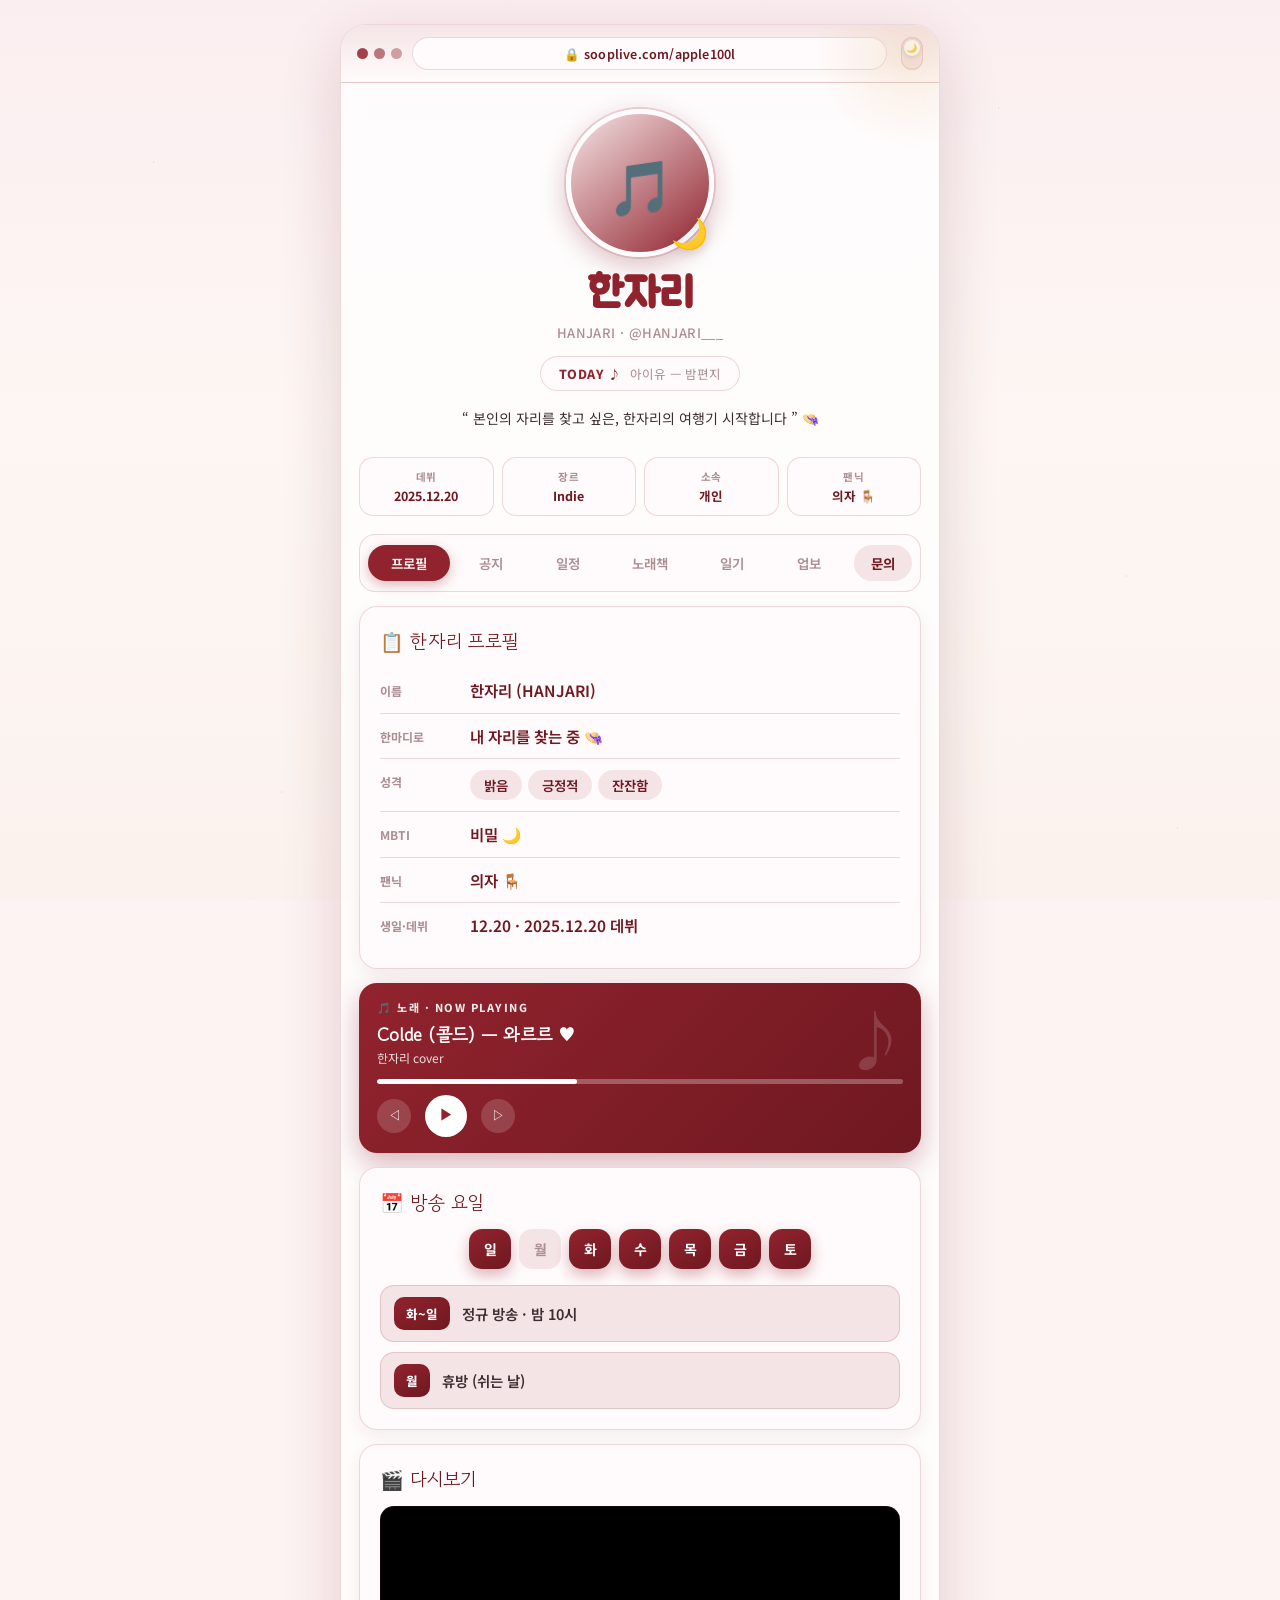
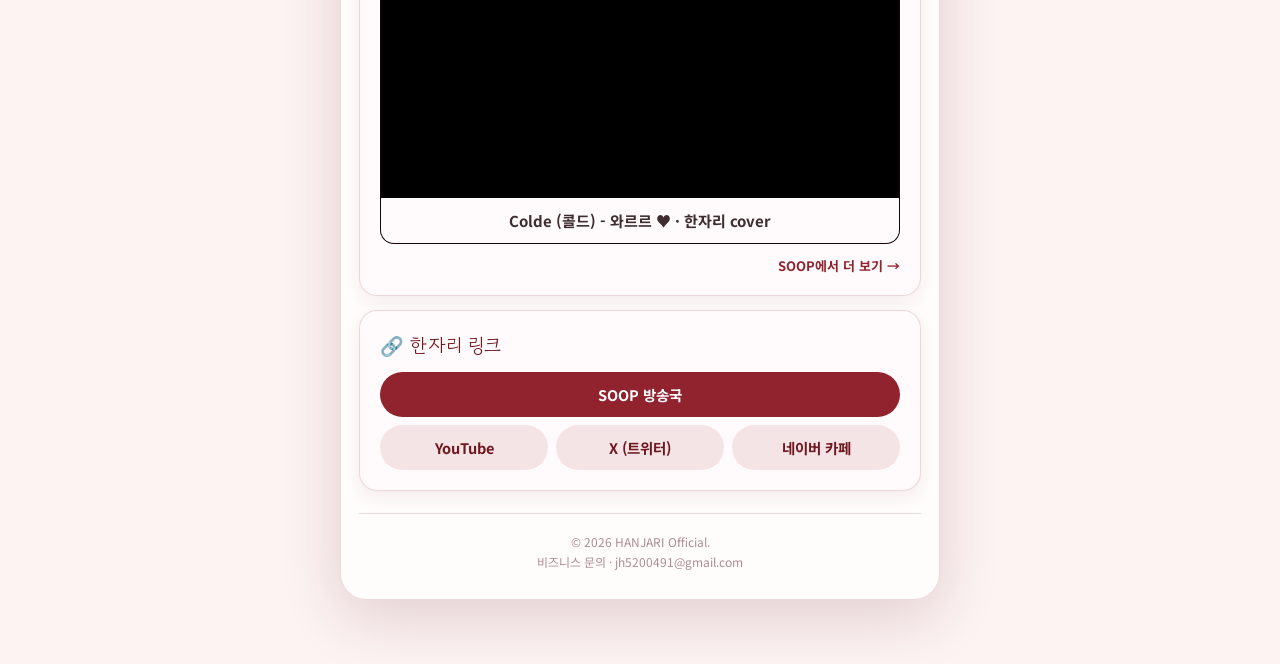
==== commit 6db12f17: "Add files via upload" ====
--- a/index.html
+++ b/index.html
@@ -141,7 +141,7 @@
     .pname{ font-family:var(--logo-font); color:var(--logo); font-size:42px; line-height:1.1; margin-top:14px; letter-spacing:1px; }
     .pread{ font-size:13px; color:var(--text-soft); margin-top:6px; letter-spacing:.4px; font-weight:500; }
     .counter{
-      display:inline-flex; align-items:center; gap:12px; margin-top:14px;
+      display:inline-flex; align-items:center; justify-content:center; flex-wrap:wrap; gap:6px; margin-top:14px; max-width:92%;
       background:var(--card); border:1px solid var(--line);
       border-radius:999px; padding:7px 18px; font-size:12.5px; color:var(--text-soft);
     }
@@ -296,9 +296,7 @@
     <h1 class="pname">한자리</h1>
     <p class="pread">HANJARI · @HANJARI___</p>
     <div class="counter">
-      <span><b>TODAY</b> <span id="cntToday">1</span></span>
-      <span class="bar"></span>
-      <span><b>TOTAL</b> <span id="cntTotal">2,025</span></span>
+      <span><b>TODAY&nbsp;♪</b> <span id="recSong">아이유 — 밤편지</span></span>
     </div>
     <p class="bio">“ 본인의 자리를 찾고 싶은, 한자리의 여행기 시작합니다 ” 👒</p>
   </header>
@@ -423,8 +421,7 @@
     'song-audio': '',   // 유튜브 링크 또는 mp3 직접주소 → ▶로 소리만 재생
     'song-title': 'Colde (콜드) — 와르르 ♥',
     'song-sub': '한자리 cover',
-    'visit-today': '74',
-    'visit-total': '330,381',
+    'rec-song': '아이유 — 밤편지',
     'info-name': '한자리 (HANJARI)',
     'info-catchphrase': '내 자리를 찾는 중 👒',
     'info-tags': '밝음,긍정적,잔잔함',
@@ -488,9 +485,8 @@
     // 노래 플레이어 제목/부제 (관리자에서 변경)
     const nt=document.getElementById('npTitle'); if(nt && (d['song-title']||'').trim()) nt.textContent=d['song-title'].trim();
     const ns=document.getElementById('npSub');   if(ns && (d['song-sub']||'').trim())   ns.textContent=d['song-sub'].trim();
-    // 방문수 (관리자에서 숲 숫자 입력 → 표시)
-    const ctod=document.getElementById('cntToday'); if(ctod && (d['visit-today']||'').trim()) ctod.textContent=d['visit-today'].trim();
-    const ctot=document.getElementById('cntTotal'); if(ctot && (d['visit-total']||'').trim()) ctot.textContent=d['visit-total'].trim();
+    // TODAY 추천곡 (관리자에서 자유 입력)
+    const rs=document.getElementById('recSong'); if(rs && (d['rec-song']||'').trim()) rs.textContent=d['rec-song'].trim();
     // 노래 음원 (mp3/직접주소=소리만 / 유튜브=영상 숨기고 소리만 / 그 외=새 탭)
     setSongSource(d['song-audio']);
   }
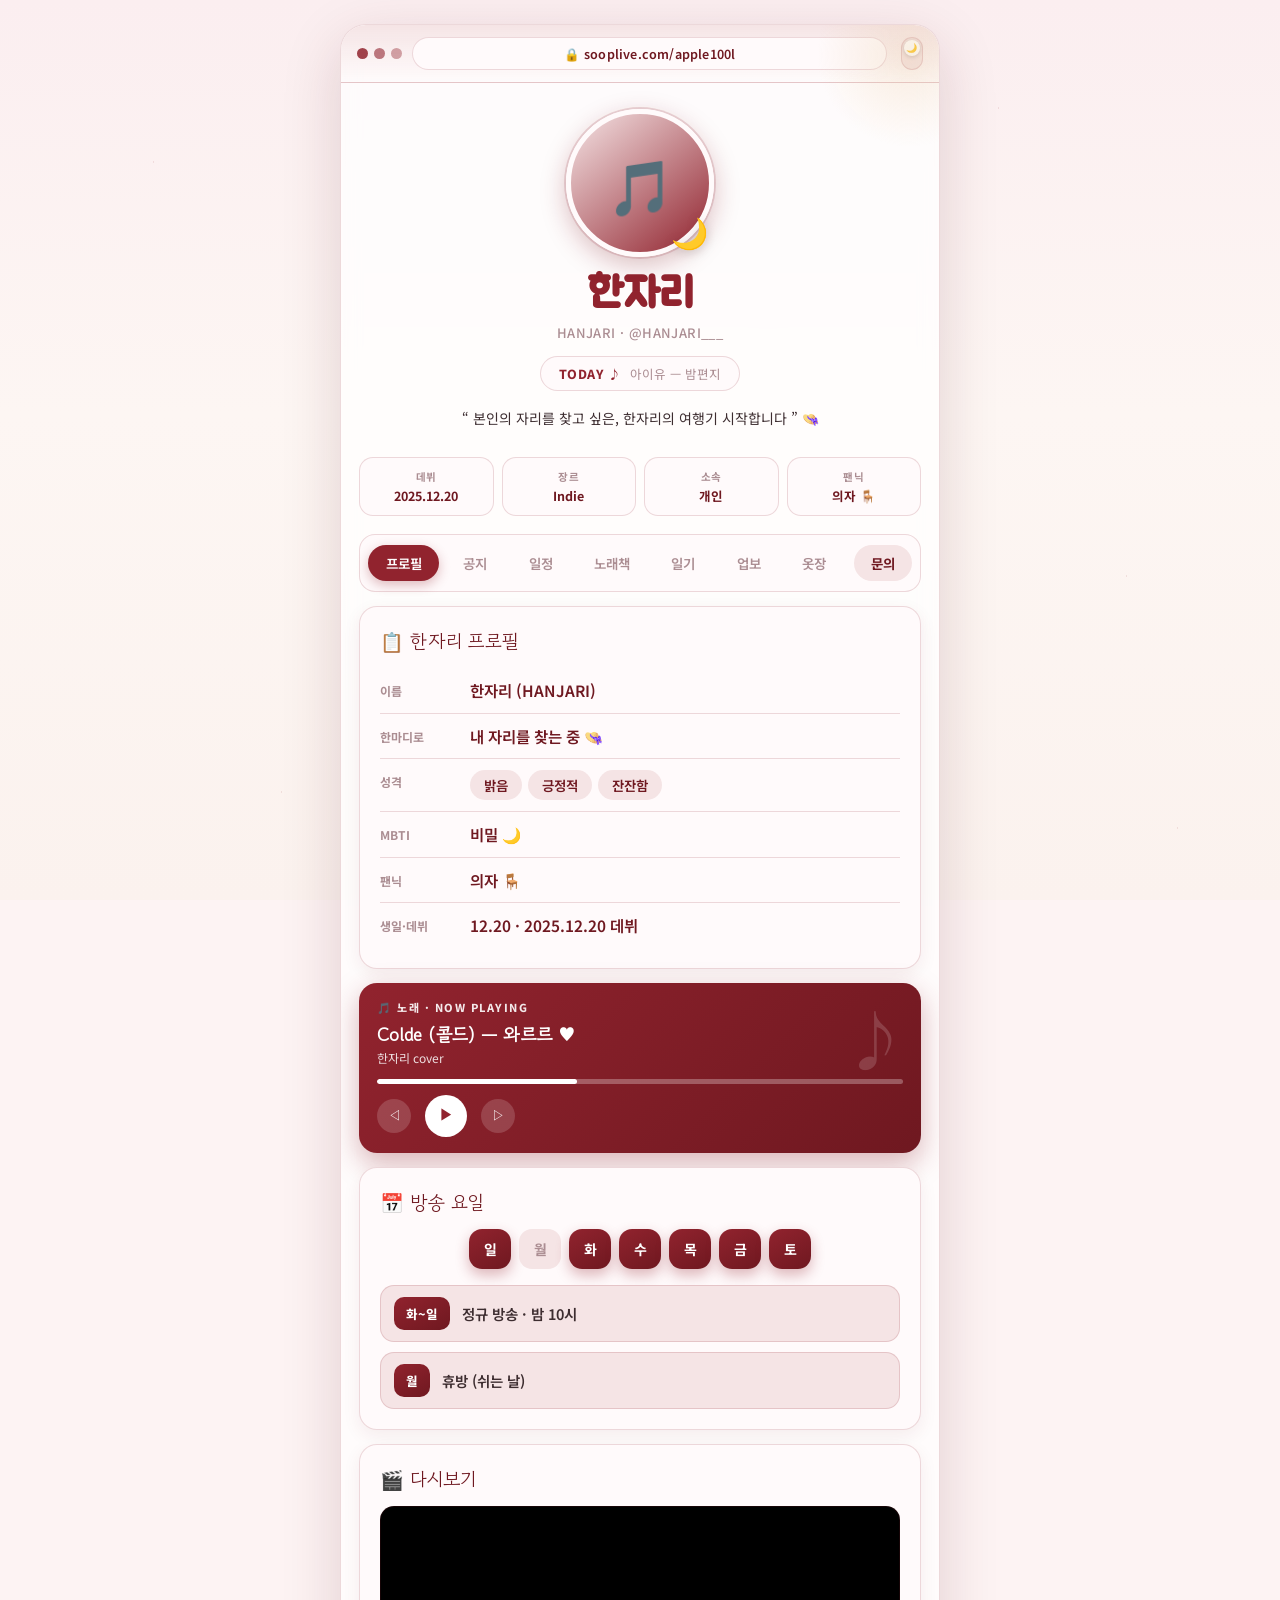
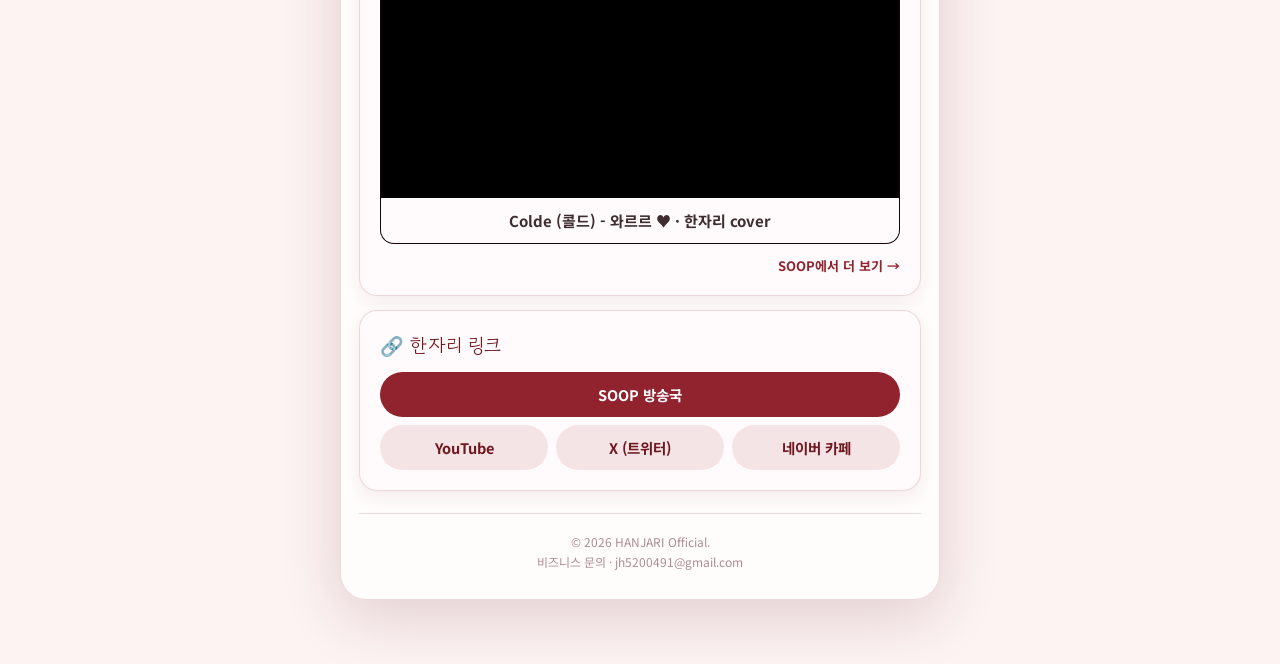
==== commit 3733114b: "Add files via upload" ====
--- a/index.html
+++ b/index.html
@@ -309,7 +309,7 @@
     <div class="stat"><span class="s-k">팬닉</span><span class="s-v">의자 🪑</span></div>
   </div>
 
-  <!-- 미니 내비 : 프로필 · 공지 · 일정 · 노래책 · 일기 · 업보 -->
+  <!-- 미니 내비 : 프로필 · 공지 · 일정 · 노래책 · 일기 · 업보 · 옷장 -->
   <nav class="mininav">
     <a href="index.html" class="active">프로필</a>
     <a href="notice/">공지</a>
@@ -317,6 +317,7 @@
     <a href="https://meloming.com/channel/hanjari" target="_blank" rel="noopener">노래책</a>
     <a href="diary/">일기</a>
     <a href="work/">업보</a>
+    <a href="dress/">옷장</a>
     <button class="nav-iq" type="button" onclick="openInquiry()">문의</button>
   </nav>
 
